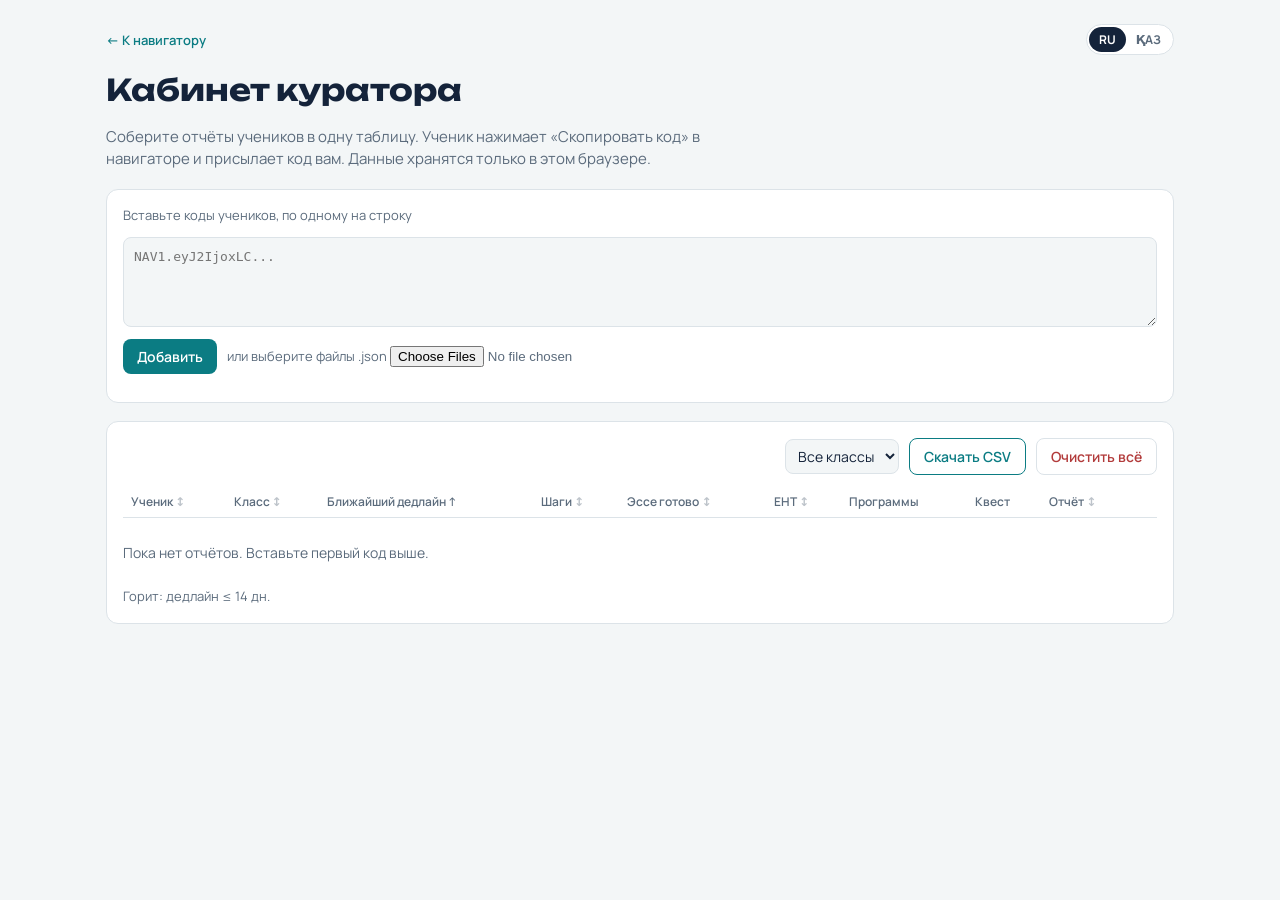
==== curator.html @ a421f01b "Навигатор поступления: дедлайны, калькулятор ЕНТ, новости, квест, кабинет куратора - 11 программ с а" ====
<!doctype html>
<html lang="ru">
<head>
<meta charset="utf-8">
<meta name="viewport" content="width=device-width, initial-scale=1, viewport-fit=cover">
<title>Кабинет куратора</title>
<meta name="theme-color" content="#1F3A68">
<link rel="manifest" href="manifest.webmanifest">
<link rel="icon" href="icon.svg" type="image/svg+xml">
<link rel="stylesheet" href="https://fonts.googleapis.com/css2?family=Unbounded:wght@500;700&family=Manrope:wght@400;500;600;700&display=swap">
<style>
body{margin:0}[hidden]{display:none!important}
/* Layout: шапка → поле для кодов учеников → сводка → таблица класса с сортировкой */
:root{
  --bg:#F3F6F7; --surface:#FFFFFF; --ink:#14233A; --muted:#5B6B7C; --line:#DCE3E8;
  --accent:#0B7C83; --accent-soft:#DDF1F1; --warn:#B4541A; --warn-soft:#FBEADF; --ok:#2E7D4F; --ok-soft:#E1F2E7; --bad:#B23B3B; --bad-soft:#F7E1E1;
  --display:"Unbounded","Manrope",system-ui,sans-serif; --body:"Manrope",system-ui,-apple-system,"Segoe UI",sans-serif;
  --dur-1:120ms; --dur-2:220ms; --dur-3:420ms; --stagger:40ms; --ease-out:cubic-bezier(.2,.8,.2,1);
}
@media (prefers-color-scheme:dark){:root:not([data-theme="light"]){
  --bg:#0E1620; --surface:#16212D; --ink:#E6EDF3; --muted:#93A3B3; --line:#263443;
  --accent:#3FC1C4; --accent-soft:#163A3E; --warn:#F0A170; --warn-soft:#3A2618; --ok:#6FCB93; --ok-soft:#173527; --bad:#EE8A8A; --bad-soft:#3B1E1E; color-scheme:dark}}
:root[data-theme="dark"]{
  --bg:#0E1620; --surface:#16212D; --ink:#E6EDF3; --muted:#93A3B3; --line:#263443;
  --accent:#3FC1C4; --accent-soft:#163A3E; --warn:#F0A170; --warn-soft:#3A2618; --ok:#6FCB93; --ok-soft:#173527; --bad:#EE8A8A; --bad-soft:#3B1E1E; color-scheme:dark}
*{box-sizing:border-box}
body{background:var(--bg);color:var(--ink);font-family:var(--body);font-size:15px;line-height:1.5}
.wrap{max-width:1100px;margin:0 auto;padding-left:max(16px,env(safe-area-inset-left,0px));padding-right:max(16px,env(safe-area-inset-right,0px));padding-block:24px 48px;display:flex;flex-direction:column;gap:18px}
.top{display:flex;justify-content:space-between;align-items:center;gap:12px;flex-wrap:wrap}
.back{font:600 13px var(--body);color:var(--accent);text-decoration:none}
.langs{display:inline-flex;border:1px solid var(--line);border-radius:99px;padding:2px;background:var(--surface)}
.langs button{font:700 12px var(--body);border:0;background:none;color:var(--muted);padding:4px 10px;border-radius:99px;cursor:pointer}
.langs button[aria-pressed="true"]{background:var(--ink);color:var(--surface)}
h1{font-family:var(--display);font-weight:700;font-size:clamp(22px,4vw,30px);margin:0;line-height:1.15}
.sub{color:var(--muted);margin:0;max-width:70ch}
.box{background:var(--surface);border:1px solid var(--line);border-radius:12px;padding:16px;display:flex;flex-direction:column;gap:12px;min-width:0;animation:rise var(--dur-3) var(--ease-out) both}
textarea{font:13px/1.4 ui-monospace,Menlo,Consolas,monospace;color:var(--ink);background:var(--bg);border:1px solid var(--line);border-radius:8px;padding:10px;min-height:90px;resize:vertical;width:100%}
.row{display:flex;gap:10px;align-items:center;flex-wrap:wrap}
.btn{font:600 14px var(--body);background:var(--accent);color:var(--surface);border:0;border-radius:8px;padding:8px 14px;cursor:pointer;transition:transform var(--dur-1) var(--ease-out)}
.btn.ghost{background:transparent;color:var(--accent);border:1px solid var(--accent)}
.btn.danger{background:transparent;color:var(--bad);border:1px solid var(--line)}
button:active{transform:scale(.97)}
button:focus-visible,textarea:focus-visible,select:focus-visible,input:focus-visible{outline:2px solid var(--accent);outline-offset:2px}
select{font:14px var(--body);color:var(--ink);background:var(--bg);border:1px solid var(--line);border-radius:8px;padding:6px 8px}
.note{font-size:13px;color:var(--muted);margin:0}
.stats{font-weight:600}
.scroll{overflow-x:auto}
table{width:100%;border-collapse:collapse;font-size:14px}
th{text-align:left;font-size:12px;color:var(--muted);font-weight:600;padding:6px 8px;border-bottom:1px solid var(--line);white-space:nowrap;cursor:pointer;user-select:none}
th[aria-sort]::after{content:" ↕";opacity:.4}
th[aria-sort="ascending"]::after{content:" ↑";opacity:1}th[aria-sort="descending"]::after{content:" ↓";opacity:1}
td{padding:9px 8px;border-bottom:1px solid var(--line);vertical-align:top}
tbody tr{animation:rise var(--dur-3) var(--ease-out) both;animation-delay:calc(min(var(--i,0),10)*var(--stagger))}
tr.urgent td:first-child{box-shadow:inset 3px 0 var(--warn)}
td small{display:block;color:var(--muted);font-size:12px}
.pill{font-size:12px;font-weight:700;padding:2px 9px;border-radius:99px;white-space:nowrap;font-variant-numeric:tabular-nums}
.p-soon{background:var(--warn-soft);color:var(--warn)}.p-ok{background:var(--accent-soft);color:var(--accent)}.p-good{background:var(--ok-soft);color:var(--ok)}.p-bad{background:var(--bad-soft);color:var(--bad)}
.bar{height:6px;width:80px;background:var(--line);border-radius:99px;overflow:hidden;margin-top:4px}
.bar i{display:block;height:100%;background:var(--ok)}
.x{background:none;border:0;color:var(--muted);cursor:pointer;font-size:18px;line-height:1}
.empty{color:var(--muted);font-size:14px;margin:0;padding:12px 0}
@keyframes rise{from{opacity:0;transform:translateY(8px)}to{opacity:1;transform:none}}
@media (prefers-reduced-motion:reduce){*,*::before,*::after{animation-duration:.01ms!important;transition-duration:.01ms!important}}
</style>
</head>
<body>
<div class="wrap">
  <div class="top"><a class="back" href="index.html" data-i18n="c.back"></a>
    <div class="langs" role="group" data-i18n-aria="lang.aria"><button data-lang="ru">RU</button><button data-lang="kk">ҚАЗ</button></div></div>
  <h1 data-i18n="c.title">Кабинет куратора</h1>
  <p class="sub" data-i18n="c.sub"></p>
  <div class="box">
    <label for="codes" class="note" data-i18n="c.paste"></label>
    <textarea id="codes" placeholder="NAV1.eyJ2IjoxLC..."></textarea>
    <div class="row"><button class="btn" id="add" data-i18n="c.add"></button>
      <label class="note"><span data-i18n="c.files"></span> <input type="file" id="files" accept=".json,application/json" multiple></label></div>
    <p class="note" id="msg" role="status"></p>
  </div>
  <div class="box">
    <div class="row" style="justify-content:space-between">
      <span class="stats" id="stats"></span>
      <div class="row"><select id="cls"></select><button class="btn ghost" id="csv" data-i18n="c.csv"></button><button class="btn danger" id="clear" data-i18n="c.clear"></button></div>
    </div>
    <div class="scroll"><table><thead><tr>
      <th data-s="n" data-i18n="c.th.name"></th><th data-s="c" data-i18n="c.th.class"></th><th data-s="next" aria-sort="ascending" data-i18n="c.th.next"></th>
      <th data-s="pct" data-i18n="c.th.steps"></th><th data-s="docs" data-i18n="c.th.docs"></th><th data-s="ent" data-i18n="c.th.ent"></th>
      <th data-i18n="c.th.progs"></th><th data-i18n="c.th.quest"></th><th data-s="at" data-i18n="c.th.at"></th><th></th></tr></thead>
      <tbody id="rows"></tbody></table></div>
    <p class="empty" id="empty" data-i18n="c.empty"></p>
    <p class="note" data-i18n="c.urgent"></p>
  </div>
</div>
<script src="i18n.js"></script>
<script src="data.js"></script>
<script>
const PROG=Object.fromEntries(PROGRAMS.map(p=>[p.id,p]));
let TODAY=new Date();TODAY.setHours(0,0,0,0);
function load(k,def){try{const v=localStorage.getItem(k);return v?JSON.parse(v):def}catch(e){return def}}
function save(k,v){try{localStorage.setItem(k,JSON.stringify(v))}catch(e){}}
let students=load("nav.curator",{});
let sort={k:"next",dir:1},cls="";
const esc=s=>String(s??"").replace(/[&<>"]/g,c=>({"&":"&amp;","<":"&lt;",">":"&gt;",'"':"&quot;"}[c]));
const fmt=d=>navFmt(d,true);

function decode(code){
  const b=code.trim().replace(/^NAV1\./,"").replace(/-/g,"+").replace(/_/g,"/");
  const bin=atob(b+"===".slice((b.length+3)%4));
  return JSON.parse(new TextDecoder().decode(Uint8Array.from(bin,c=>c.charCodeAt(0))));
}
function valid(r){return r&&r.v===1&&typeof r.n==="string"&&r.n&&Array.isArray(r.p)}
function addReports(list){
  let ok=0;list.forEach(r=>{if(!valid(r))return;const key=(r.n+"|"+(r.c||"")).toLowerCase();
    if(!students[key]||students[key].at<=r.at){students[key]=r}ok++});
  save("nav.curator",students);return ok;
}
// Сводка по ученику: ближайший дедлайн по выбранным программам, доля выполненных шагов, готовые эссе
function summary(r){
  const progs=r.p.filter(id=>PROG[id]);
  const evs=progs.flatMap(id=>PROG[id].events.map(e=>({...navRoll(e,TODAY),p:PROG[id]}))).filter(e=>new Date(e.d+"T00:00")>=TODAY).sort((a,b)=>a.d.localeCompare(b.d));
  const steps=progs.reduce((a,id)=>a+PROG[id].todo.length,0);
  const doneN=(r.d||[]).filter(k=>progs.some(id=>k.startsWith(id)&&PROG[id].todo[+k.slice(id.length)])).length;
  const next=evs[0];const nd=next?Math.round((new Date(next.d+"T00:00")-TODAY)/864e5):9999;
  return{progs,next,nd,pct:steps?Math.round(doneN/steps*100):0,docsReady:(r.docs||[]).filter(d=>d.s===3).length,docsAll:(r.docs||[]).length,ent:r.e?.t??-1};
}
function render(){
  const all=Object.entries(students).map(([key,r])=>({key,r,s:summary(r)}));
  const classes=[...new Set(all.map(x=>x.r.c).filter(Boolean))].sort();
  const sel=document.getElementById("cls");
  sel.innerHTML=`<option value="">${t("c.filter")}</option>`+classes.map(c=>`<option ${c===cls?"selected":""}>${esc(c)}</option>`).join("");
  const list=all.filter(x=>!cls||x.r.c===cls);
  const val=x=>({n:x.r.n.toLowerCase(),c:(x.r.c||"").toLowerCase(),next:x.s.nd,pct:x.s.pct,docs:x.s.docsReady,ent:x.s.ent,at:x.r.at})[sort.k];
  list.sort((a,b)=>{const A=val(a),B=val(b);return(A<B?-1:A>B?1:0)*sort.dir});
  document.querySelectorAll("th[data-s]").forEach(th=>th.setAttribute("aria-sort",th.dataset.s===sort.k?(sort.dir>0?"ascending":"descending"):"none"));
  document.getElementById("rows").innerHTML=list.map((x,i)=>{const s=x.s,r=x.r;
    const np=s.next?`<span class="pill ${s.nd<=14?"p-soon":"p-ok"}">${t("days",{n:s.nd})}</span><small>${esc(L(s.next.p.name))}: ${fmt(s.next.d)}</small>`:"—";
    const en=r.e?`<span class="pill ${r.e.v?(r.e.t>=100?"p-good":r.e.t>=65?"p-ok":"p-soon"):"p-bad"}">${r.e.t}</span>`:"—";
    return`<tr class="${s.nd<=14?"urgent":""}" style="--i:${i}"><td><b>${esc(r.n)}</b></td><td>${esc(r.c)}</td><td>${np}</td>
    <td>${s.pct}%<div class="bar"><i style="width:${s.pct}%"></i></div></td><td>${s.docsReady} / ${s.docsAll}</td><td>${en}</td>
    <td>${s.progs.map(id=>esc(L(PROG[id].name))).join("<br>")}</td><td>${(r.q||[]).map(a=>esc(t("area."+a))).join("<br>")||"—"}</td>
    <td><small>${navFmt(navIso(new Date(r.at)))}</small></td><td><button class="x" data-del="${esc(x.key)}" aria-label="×">×</button></td></tr>`}).join("");
  document.getElementById("empty").hidden=list.length>0;
  const urgent=list.filter(x=>x.s.nd<=14).length,avg=list.length?Math.round(list.reduce((a,x)=>a+x.s.pct,0)/list.length):0;
  document.getElementById("stats").textContent=list.length?t("c.stats",{n:list.length,u:urgent,p:avg}):"";
}
function msg(ok,bad){document.getElementById("msg").textContent=[ok?t("c.added",{n:ok}):"",bad?t("c.bad",{n:bad}):""].filter(Boolean).join(" ")}
document.getElementById("add").addEventListener("click",()=>{
  const lines=document.getElementById("codes").value.split(/\s+/).filter(l=>l.startsWith("NAV1."));
  const reps=[];let bad=0;lines.forEach(l=>{try{reps.push(decode(l))}catch(e){bad++}});
  const ok=addReports(reps);bad+=reps.length-ok;msg(ok,bad);if(ok)document.getElementById("codes").value="";render();
});
document.getElementById("files").addEventListener("change",async e=>{
  const reps=[];let bad=0;for(const f of e.target.files){try{reps.push(JSON.parse(await f.text()))}catch(err){bad++}}
  const ok=addReports(reps);msg(ok,bad+reps.length-ok);e.target.value="";render();
});
document.querySelector("thead").addEventListener("click",e=>{const k=e.target.closest("th")?.dataset.s;if(!k)return;sort=sort.k===k?{k,dir:-sort.dir}:{k,dir:1};render()});
document.getElementById("rows").addEventListener("click",e=>{const k=e.target.dataset.del;if(!k)return;delete students[k];save("nav.curator",students);render()});
document.getElementById("cls").addEventListener("change",e=>{cls=e.target.value;render()});
document.getElementById("clear").addEventListener("click",()=>{if(!confirm(t("c.clearQ")))return;students={};save("nav.curator",students);render()});
document.getElementById("csv").addEventListener("click",()=>{
  const q=s=>`"${String(s??"").replace(/"/g,'""')}"`;
  const head=["c.th.name","c.th.class","c.th.next","c.th.steps","c.th.docs","c.th.ent","c.th.progs","c.th.quest","c.th.at"].map(k=>q(t(k)));
  const rows=Object.values(students).filter(r=>!cls||r.c===cls).map(r=>{const s=summary(r);return[r.n,r.c,s.next?`${L(s.next.p.name)} ${s.next.d} (${s.nd})`:"",s.pct+"%",`${s.docsReady}/${s.docsAll}`,r.e?r.e.t:"",s.progs.map(id=>L(PROG[id].name)).join("; "),(r.q||[]).map(a=>t("area."+a)).join("; "),new Date(r.at).toISOString().slice(0,10)].map(q)});
  const a=document.createElement("a");a.href=URL.createObjectURL(new Blob(["﻿"+[head,...rows].map(r=>r.join(";")).join("\r\n")],{type:"text/csv;charset=utf-8"}));
  a.download="klass-postuplenie.csv";a.click();setTimeout(()=>URL.revokeObjectURL(a.href),1e3);
});
document.querySelector(".langs").addEventListener("click",e=>{const b=e.target.closest("[data-lang]");if(!b)return;setLang(b.dataset.lang);document.title=t("c.title");render()});
applyI18n();document.title=t("c.title");render();
</script>
</body>
</html>
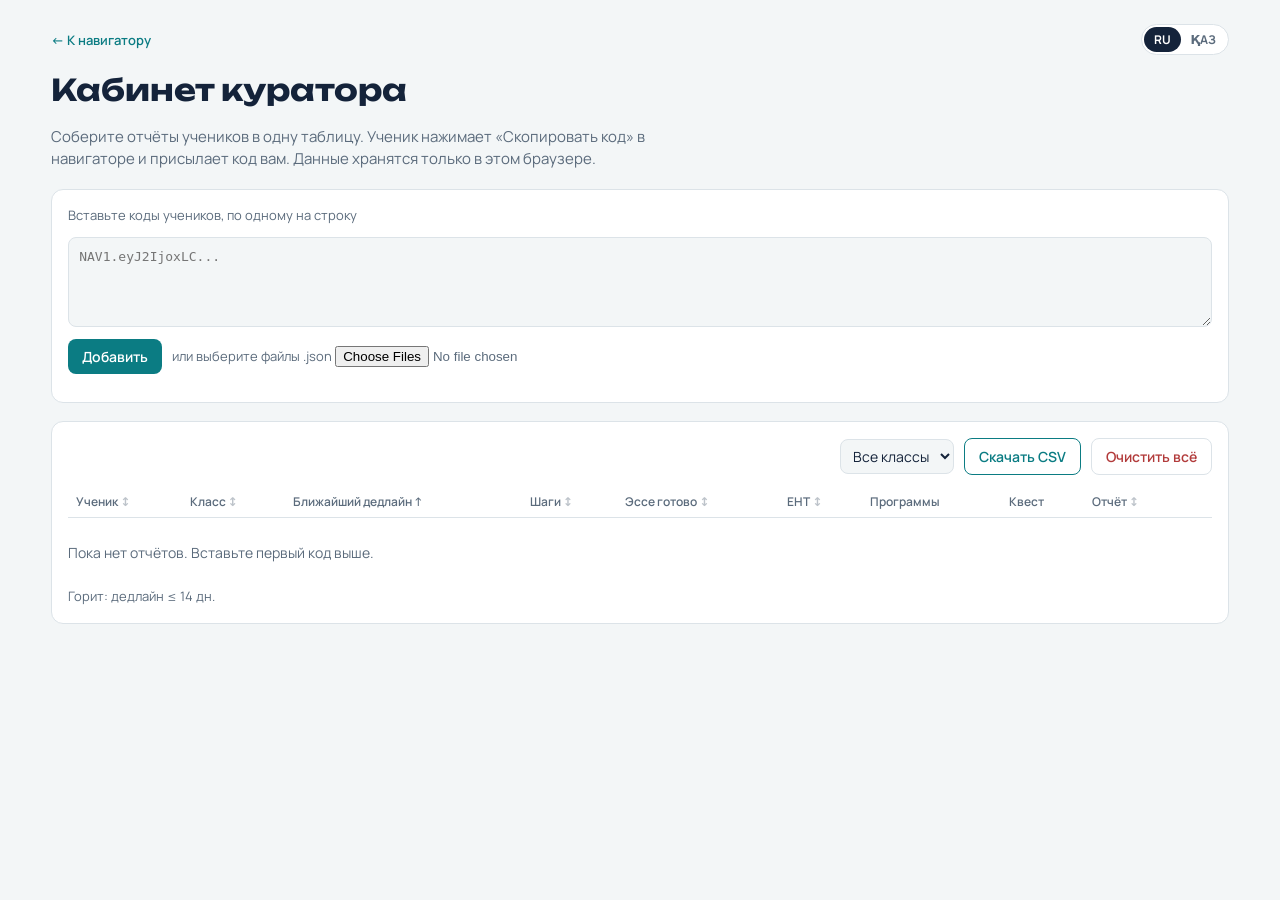
==== commit 0107dc20: "Дизайн на всю ширину: шапка-полоса, липкие вкладки, раскладка в 3 колонки на широком экране Co-Autho" ====
--- a/curator.html
+++ b/curator.html
@@ -25,7 +25,7 @@
   --accent:#3FC1C4; --accent-soft:#163A3E; --warn:#F0A170; --warn-soft:#3A2618; --ok:#6FCB93; --ok-soft:#173527; --bad:#EE8A8A; --bad-soft:#3B1E1E; color-scheme:dark}
 *{box-sizing:border-box}
 body{background:var(--bg);color:var(--ink);font-family:var(--body);font-size:15px;line-height:1.5}
-.wrap{max-width:1100px;margin:0 auto;padding-left:max(16px,env(safe-area-inset-left,0px));padding-right:max(16px,env(safe-area-inset-right,0px));padding-block:24px 48px;display:flex;flex-direction:column;gap:18px}
+.wrap{--gutter:max(16px,min(4vw,56px));padding-left:max(var(--gutter),env(safe-area-inset-left,0px));padding-right:max(var(--gutter),env(safe-area-inset-right,0px));padding-block:24px 48px;display:flex;flex-direction:column;gap:18px}
 .top{display:flex;justify-content:space-between;align-items:center;gap:12px;flex-wrap:wrap}
 .back{font:600 13px var(--body);color:var(--accent);text-decoration:none}
 .langs{display:inline-flex;border:1px solid var(--line);border-radius:99px;padding:2px;background:var(--surface)}
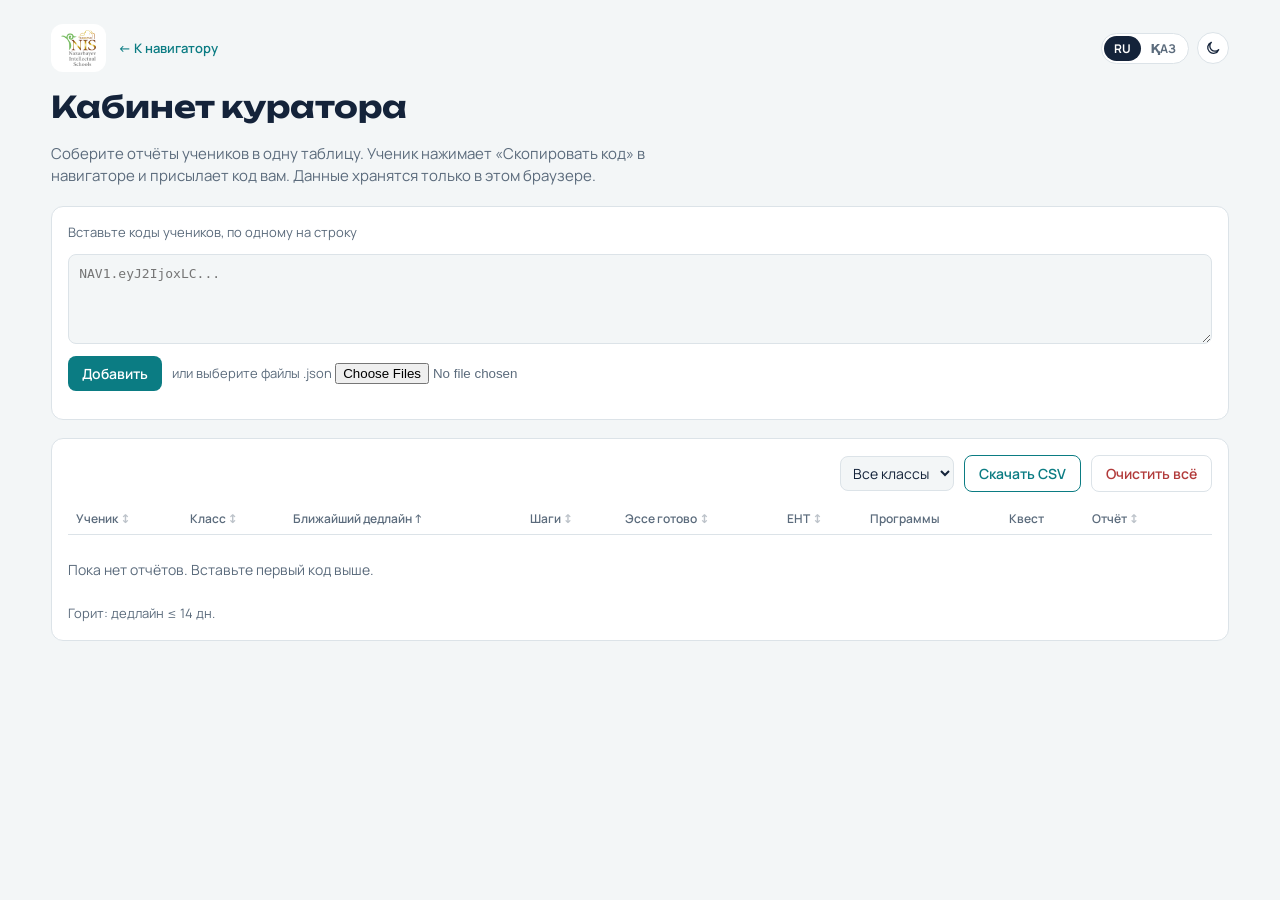
==== commit 15e8cc96: "Логотип NIS Туркестан и переключатель дневной/ночной темы на всех страницах Co-Authored-By: Claude O" ====
--- a/curator.html
+++ b/curator.html
@@ -5,6 +5,7 @@
 <meta name="viewport" content="width=device-width, initial-scale=1, viewport-fit=cover">
 <title>Кабинет куратора</title>
 <meta name="theme-color" content="#1F3A68">
+<script>try{var th=localStorage.getItem("nav.theme");if(th)document.documentElement.dataset.theme=th}catch(e){}</script>
 <link rel="manifest" href="manifest.webmanifest">
 <link rel="icon" href="icon.svg" type="image/svg+xml">
 <link rel="stylesheet" href="https://fonts.googleapis.com/css2?family=Unbounded:wght@500;700&family=Manrope:wght@400;500;600;700&display=swap">
@@ -15,7 +16,7 @@
   --bg:#F3F6F7; --surface:#FFFFFF; --ink:#14233A; --muted:#5B6B7C; --line:#DCE3E8;
   --accent:#0B7C83; --accent-soft:#DDF1F1; --warn:#B4541A; --warn-soft:#FBEADF; --ok:#2E7D4F; --ok-soft:#E1F2E7; --bad:#B23B3B; --bad-soft:#F7E1E1;
   --display:"Unbounded","Manrope",system-ui,sans-serif; --body:"Manrope",system-ui,-apple-system,"Segoe UI",sans-serif;
-  --dur-1:120ms; --dur-2:220ms; --dur-3:420ms; --stagger:40ms; --ease-out:cubic-bezier(.2,.8,.2,1);
+  --dur-1:120ms; --dur-2:220ms; --dur-3:420ms; --stagger:40ms; --ease-out:cubic-bezier(.2,.8,.2,1); --ease-spring:cubic-bezier(.34,1.56,.64,1);
 }
 @media (prefers-color-scheme:dark){:root:not([data-theme="light"]){
   --bg:#0E1620; --surface:#16212D; --ink:#E6EDF3; --muted:#93A3B3; --line:#263443;
@@ -61,12 +62,20 @@
 .empty{color:var(--muted);font-size:14px;margin:0;padding:12px 0}
 @keyframes rise{from{opacity:0;transform:translateY(8px)}to{opacity:1;transform:none}}
 @media (prefers-reduced-motion:reduce){*,*::before,*::after{animation-duration:.01ms!important;transition-duration:.01ms!important}}
+.themebtn{width:32px;height:32px;display:inline-grid;place-items:center;border-radius:50%;border:1px solid var(--line);background:var(--surface);color:var(--ink);cursor:pointer;padding:0;transition:background var(--dur-2) var(--ease-out),transform var(--dur-1) var(--ease-out)}
+.themebtn svg{width:16px;height:16px;animation:themeIn var(--dur-3) var(--ease-spring)}
+@keyframes themeIn{from{transform:rotate(-90deg) scale(.4);opacity:0}to{transform:none;opacity:1}}
+.brand{display:inline-flex;align-items:center;background:#fff;border-radius:12px;padding:6px 10px;text-decoration:none;flex:none}
+.brand img{display:block;height:36px;width:auto}
+body{transition:background-color var(--dur-3) var(--ease-out),color var(--dur-3) var(--ease-out)}
+.topl{display:flex;align-items:center;gap:12px}
+.topr{display:flex;align-items:center;gap:8px}
 </style>
 </head>
 <body>
 <div class="wrap">
-  <div class="top"><a class="back" href="index.html" data-i18n="c.back"></a>
-    <div class="langs" role="group" data-i18n-aria="lang.aria"><button data-lang="ru">RU</button><button data-lang="kk">ҚАЗ</button></div></div>
+  <div class="top"><div class="topl"><a class="brand" href="index.html"><img src="nis-logo.png" width="233" height="240" data-i18n-alt="logo.alt" alt="NIS Туркестан"></a><a class="back" href="index.html" data-i18n="c.back"></a></div>
+    <div class="topr"><div class="langs" role="group" data-i18n-aria="lang.aria"><button data-lang="ru">RU</button><button data-lang="kk">ҚАЗ</button></div><button class="themebtn" data-theme-toggle></button></div></div>
   <h1 data-i18n="c.title">Кабинет куратора</h1>
   <p class="sub" data-i18n="c.sub"></p>
   <div class="box">
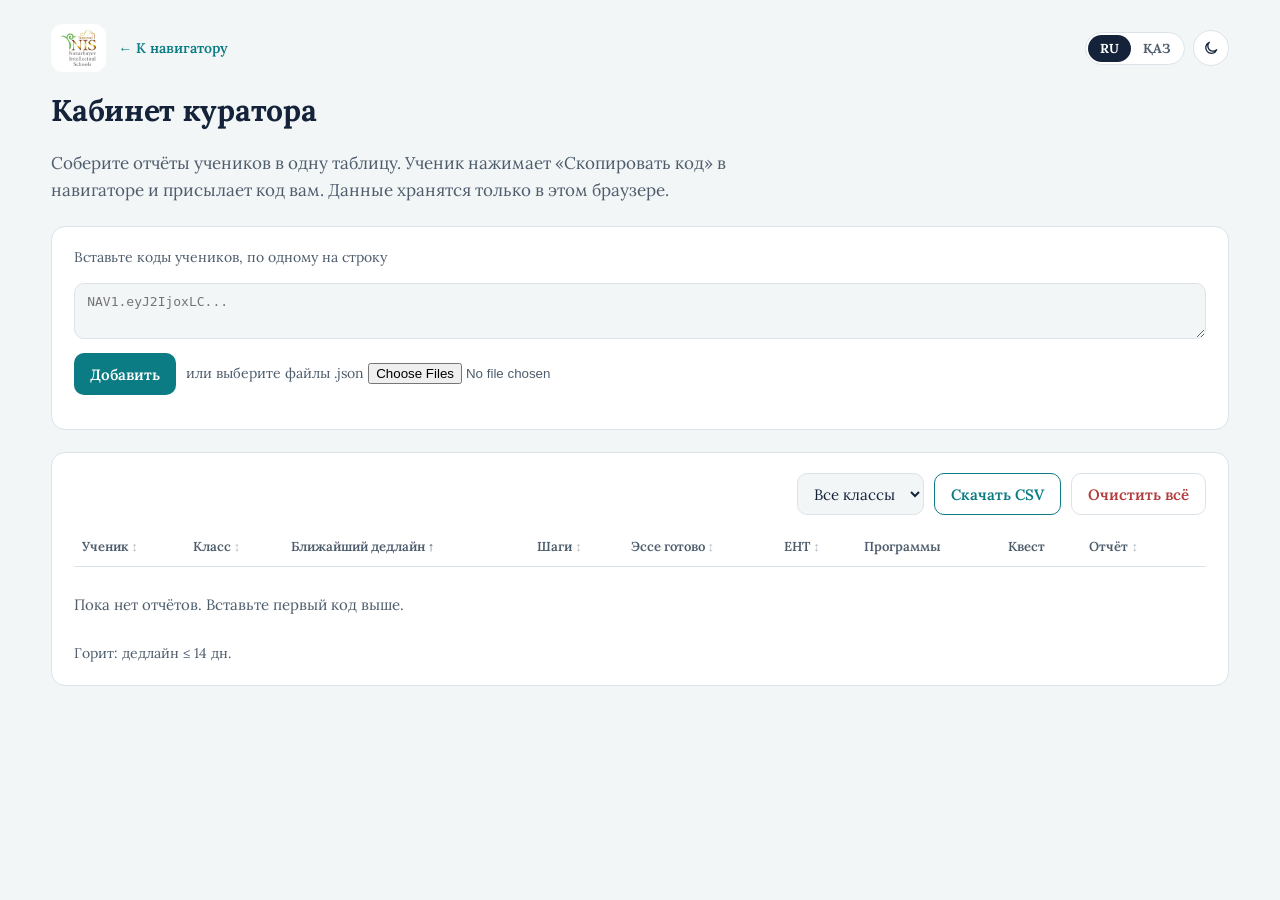
==== commit 9ba47842: "Шрифт Lora и доработка читаемости: крупнее кегль и отступы, контрастнее текст, удобные кнопки Co-Aut" ====
--- a/curator.html
+++ b/curator.html
@@ -8,14 +8,16 @@
 <script>try{var th=localStorage.getItem("nav.theme");if(th)document.documentElement.dataset.theme=th}catch(e){}</script>
 <link rel="manifest" href="manifest.webmanifest">
 <link rel="icon" href="icon.svg" type="image/svg+xml">
-<link rel="stylesheet" href="https://fonts.googleapis.com/css2?family=Unbounded:wght@500;700&family=Manrope:wght@400;500;600;700&display=swap">
+<link rel="preconnect" href="https://fonts.googleapis.com">
+<link rel="preconnect" href="https://fonts.gstatic.com" crossorigin>
+<link rel="stylesheet" href="https://fonts.googleapis.com/css2?family=Lora:ital,wght@0,400..700;1,400..700&display=swap">
 <style>
 body{margin:0}[hidden]{display:none!important}
 /* Layout: шапка → поле для кодов учеников → сводка → таблица класса с сортировкой */
 :root{
   --bg:#F3F6F7; --surface:#FFFFFF; --ink:#14233A; --muted:#5B6B7C; --line:#DCE3E8;
   --accent:#0B7C83; --accent-soft:#DDF1F1; --warn:#B4541A; --warn-soft:#FBEADF; --ok:#2E7D4F; --ok-soft:#E1F2E7; --bad:#B23B3B; --bad-soft:#F7E1E1;
-  --display:"Unbounded","Manrope",system-ui,sans-serif; --body:"Manrope",system-ui,-apple-system,"Segoe UI",sans-serif;
+  --display:"Lora",Georgia,"Times New Roman",serif; --body:"Lora",Georgia,"Times New Roman",serif;
   --dur-1:120ms; --dur-2:220ms; --dur-3:420ms; --stagger:40ms; --ease-out:cubic-bezier(.2,.8,.2,1); --ease-spring:cubic-bezier(.34,1.56,.64,1);
 }
 @media (prefers-color-scheme:dark){:root:not([data-theme="light"]){
@@ -54,7 +56,7 @@
 tbody tr{animation:rise var(--dur-3) var(--ease-out) both;animation-delay:calc(min(var(--i,0),10)*var(--stagger))}
 tr.urgent td:first-child{box-shadow:inset 3px 0 var(--warn)}
 td small{display:block;color:var(--muted);font-size:12px}
-.pill{font-size:12px;font-weight:700;padding:2px 9px;border-radius:99px;white-space:nowrap;font-variant-numeric:tabular-nums}
+.pill{font-size:12px;font-weight:700;padding:2px 9px;border-radius:99px;white-space:nowrap;font-variant-numeric:lining-nums}
 .p-soon{background:var(--warn-soft);color:var(--warn)}.p-ok{background:var(--accent-soft);color:var(--accent)}.p-good{background:var(--ok-soft);color:var(--ok)}.p-bad{background:var(--bad-soft);color:var(--bad)}
 .bar{height:6px;width:80px;background:var(--line);border-radius:99px;overflow:hidden;margin-top:4px}
 .bar i{display:block;height:100%;background:var(--ok)}
@@ -70,6 +72,32 @@
 body{transition:background-color var(--dur-3) var(--ease-out),color var(--dur-3) var(--ease-out)}
 .topl{display:flex;align-items:center;gap:12px}
 .topr{display:flex;align-items:center;gap:8px}
+/* Читаемость: Lora, крупнее кегль и отступы, контрастнее второстепенный текст, кнопки и поля не меньше 40px */
+:root{--muted:#4E5D6C}
+@media (prefers-color-scheme:dark){:root:not([data-theme="light"]){--muted:#A7B4C2}}
+:root[data-theme="dark"]{--muted:#A7B4C2}
+body{font-size:16px;line-height:1.6;font-variant-numeric:lining-nums;-webkit-font-smoothing:antialiased;text-rendering:optimizeLegibility}
+h1{font-weight:700;letter-spacing:-.01em;line-height:1.12}
+h2{font-weight:600;font-size:20px;line-height:1.3;letter-spacing:-.005em}
+h3{font-weight:600}
+.note{font-size:14px;line-height:1.55}
+.empty{font-size:15px}
+.btn{font-size:15px;font-weight:600;padding:10px 16px;min-height:42px;border-radius:10px}
+.btn.sm{font-size:14px;padding:7px 12px;min-height:36px}
+select,input[type=text],input[type=date],input[type=number],textarea{font-family:var(--body);font-size:15px;padding:9px 12px;min-height:42px;border-radius:10px}
+.langs button{font-family:var(--body);font-size:13px;padding:5px 12px}
+.themebtn{width:36px;height:36px}
+.wrap{gap:22px}
+.sub{font-size:17px}
+.box{padding:20px 22px;border-radius:14px;gap:14px}
+table{font-size:15px}
+th{font-size:13px;padding:8px}
+td{padding:12px 8px}
+td small{font-size:13px}
+.pill{font-size:13px;padding:3px 10px}
+.stats{font-size:16px}
+.back{font-size:14px}
+textarea{font-family:ui-monospace,Menlo,Consolas,monospace;font-size:13px}
 </style>
 </head>
 <body>
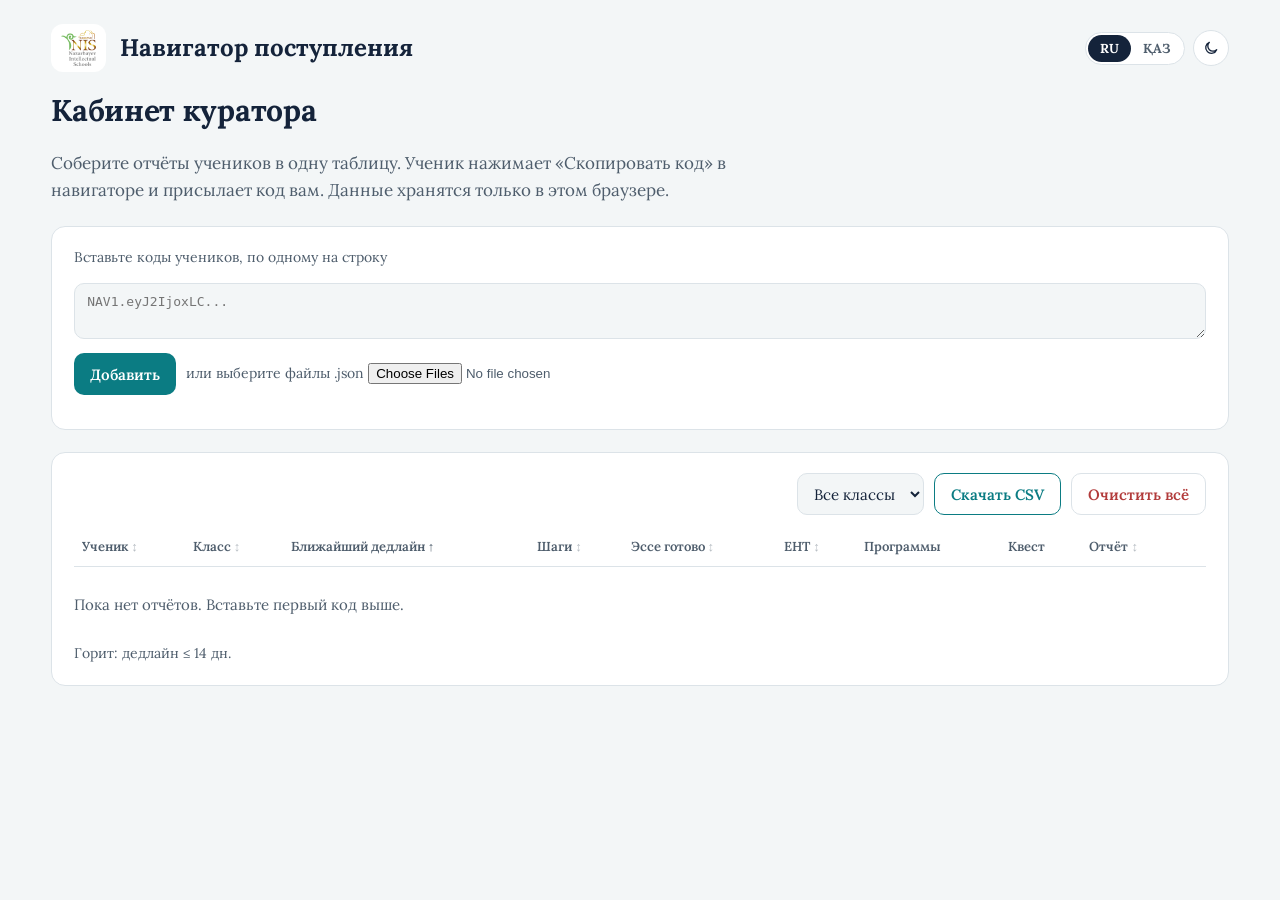
==== commit 053c3173: "Название навигатора рядом с логотипом на страницах квеста и куратора Co-Authored-By: Claude Opus 5.5" ====
--- a/curator.html
+++ b/curator.html
@@ -98,11 +98,15 @@
 .stats{font-size:16px}
 .back{font-size:14px}
 textarea{font-family:ui-monospace,Menlo,Consolas,monospace;font-size:13px}
+.brandname{font-family:var(--display);font-weight:700;font-size:clamp(18px,2.2vw,24px);line-height:1.15;color:var(--ink);text-decoration:none;transition:color var(--dur-1) var(--ease-out)}
+.brandname:hover{color:var(--accent)}
+.topl{gap:14px;min-width:0}
 </style>
+<link rel="stylesheet" href="motion.css">
 </head>
 <body>
 <div class="wrap">
-  <div class="top"><div class="topl"><a class="brand" href="index.html"><img src="nis-logo.png" width="233" height="240" data-i18n-alt="logo.alt" alt="NIS Туркестан"></a><a class="back" href="index.html" data-i18n="c.back"></a></div>
+  <div class="top"><div class="topl"><a class="brand" href="index.html"><img src="nis-logo.png" width="233" height="240" data-i18n-alt="logo.alt" alt="NIS Туркестан"></a><a class="brandname" href="index.html" data-i18n="title">Навигатор поступления</a></div>
     <div class="topr"><div class="langs" role="group" data-i18n-aria="lang.aria"><button data-lang="ru">RU</button><button data-lang="kk">ҚАЗ</button></div><button class="themebtn" data-theme-toggle></button></div></div>
   <h1 data-i18n="c.title">Кабинет куратора</h1>
   <p class="sub" data-i18n="c.sub"></p>
@@ -128,6 +132,7 @@
   </div>
 </div>
 <script src="i18n.js"></script>
+<script src="motion.js" defer></script>
 <script src="data.js"></script>
 <script>
 const PROG=Object.fromEntries(PROGRAMS.map(p=>[p.id,p]));
--- a/motion.css
+++ b/motion.css
@@ -0,0 +1,46 @@
+/* Общие анимации для всех страниц. Правила: .claude/skills/motion/SKILL.md */
+
+/* Смена темы: круг расходится от кнопки (View Transitions, анимацию задаёт i18n.js) */
+::view-transition-old(root),::view-transition-new(root){animation:none;mix-blend-mode:normal}
+::view-transition-new(root){z-index:2}
+.vt *,.vt *::before,.vt *::after{transition:none!important}
+
+/* Появление при прокрутке: класс .rv ставит motion.js только тем блокам, что ниже экрана */
+.rv{opacity:0;transform:translateY(16px)}
+.rv.in{opacity:1;transform:none;transition:opacity var(--dur-3) var(--ease-out),transform var(--dur-3) var(--ease-out);transition-delay:calc(min(var(--ri,0),10)*var(--stagger))}
+
+/* Волна от точки нажатия */
+.rp-host{position:relative;overflow:hidden}
+.rp{position:absolute;border-radius:50%;background:currentColor;opacity:.22;transform:scale(0);pointer-events:none;animation:ripple 480ms var(--ease-out) forwards}
+@keyframes ripple{to{transform:scale(1);opacity:0}}
+
+/* Логотип: лёгкий наклон под курсором */
+.brand img{transition:transform var(--dur-2) var(--ease-spring)}
+@media (hover:hover){.brand:hover img{transform:rotate(-3deg) scale(1.04)}}
+
+/* Шапка: декоративные круги медленно плавают */
+.hero::before{animation:drift1 24s ease-in-out infinite alternate}
+.hero::after{animation:drift2 30s ease-in-out infinite alternate}
+@keyframes drift1{from{transform:translate(0,0) rotate(0)}to{transform:translate(-40px,30px) rotate(25deg)}}
+@keyframes drift2{from{transform:translate(0,0) scale(1)}to{transform:translate(60px,-24px) scale(1.12)}}
+
+/* Вкладки прилипли к верху: под ними появляется тень */
+.navbar::after{content:"";position:absolute;left:0;right:0;top:100%;height:14px;background:linear-gradient(rgba(20,35,58,.14),transparent);opacity:0;pointer-events:none;transition:opacity var(--dur-2) var(--ease-out)}
+.navbar.stuck::after{opacity:1}
+
+/* Смена вкладки: панель въезжает со стороны выбранной вкладки */
+.wrap{overflow-x:clip}
+.panel.enter[data-dir="next"]{animation-name:fromR}
+.panel.enter[data-dir="prev"]{animation-name:fromL}
+@keyframes fromR{from{opacity:0;transform:translateX(28px)}to{opacity:1;transform:none}}
+@keyframes fromL{from{opacity:0;transform:translateX(-28px)}to{opacity:1;transform:none}}
+
+/* План выполнен на 100%: по полосе пробегает блик */
+.bar i{position:relative;overflow:hidden}
+.bar i.full::after{content:"";position:absolute;inset:0;background:linear-gradient(90deg,transparent,rgba(255,255,255,.65),transparent);transform:translateX(-100%);animation:sweep 480ms var(--ease-out) var(--dur-3) both}
+@keyframes sweep{to{transform:translateX(100%)}}
+
+@media (prefers-reduced-motion:reduce){
+  .rv{opacity:1;transform:none}
+  .hero::before,.hero::after{animation:none}
+}
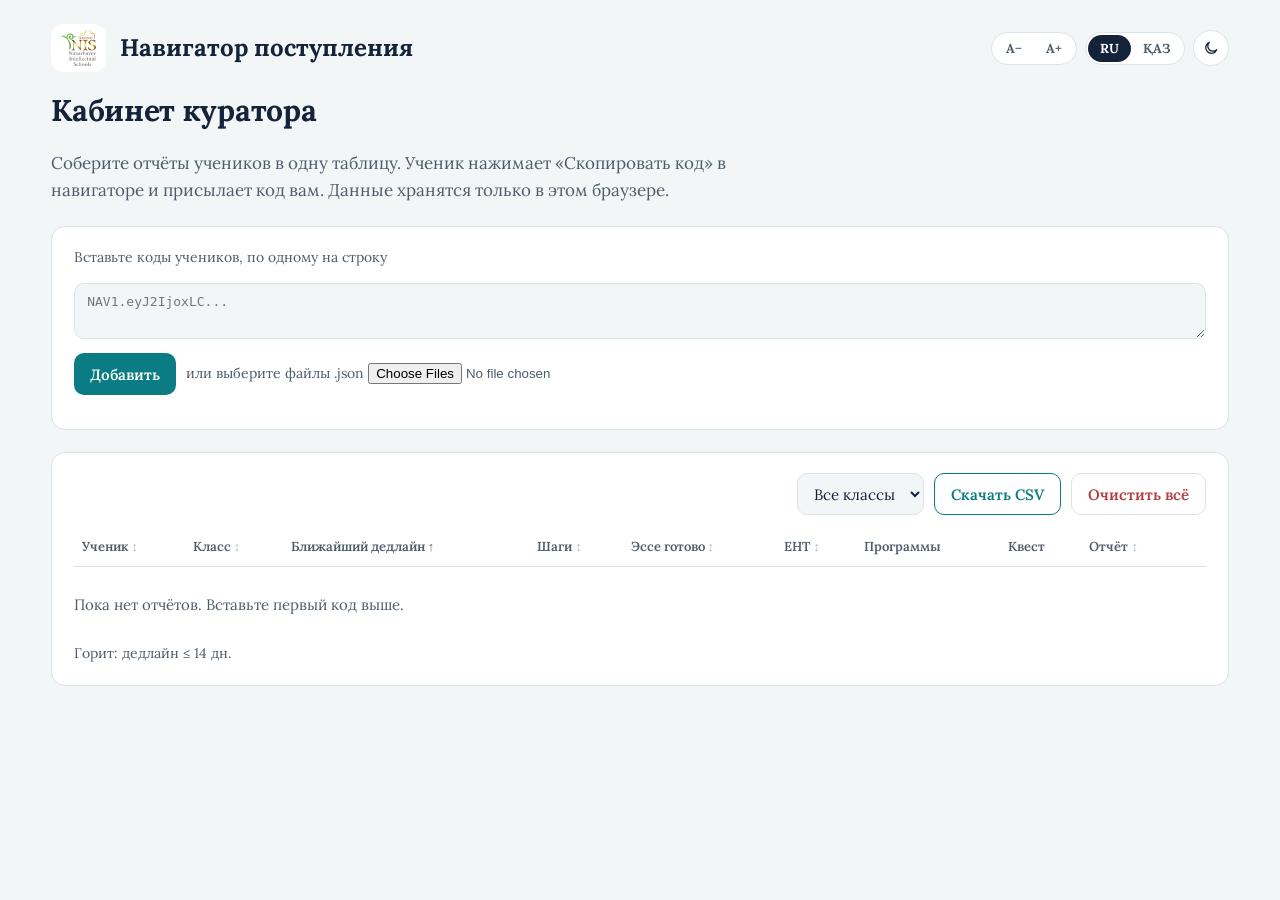
==== commit f3e0f0cb: "Дизайн: шкала дедлайнов, кольцо ЕНТ, значки и фильтры программ, нижнее меню, онбординг, достижения, " ====
--- a/curator.html
+++ b/curator.html
@@ -5,7 +5,7 @@
 <meta name="viewport" content="width=device-width, initial-scale=1, viewport-fit=cover">
 <title>Кабинет куратора</title>
 <meta name="theme-color" content="#1F3A68">
-<script>try{var th=localStorage.getItem("nav.theme");if(th)document.documentElement.dataset.theme=th}catch(e){}</script>
+<script>try{var th=localStorage.getItem("nav.theme");if(th)document.documentElement.dataset.theme=th;var z=localStorage.getItem("nav.zoom");if(z&&z!="1")document.documentElement.style.zoom=z}catch(e){}</script>
 <link rel="manifest" href="manifest.webmanifest">
 <link rel="icon" href="icon.svg" type="image/svg+xml">
 <link rel="preconnect" href="https://fonts.googleapis.com">
@@ -107,7 +107,7 @@
 <body>
 <div class="wrap">
   <div class="top"><div class="topl"><a class="brand" href="index.html"><img src="nis-logo.png" width="233" height="240" data-i18n-alt="logo.alt" alt="NIS Туркестан"></a><a class="brandname" href="index.html" data-i18n="title">Навигатор поступления</a></div>
-    <div class="topr"><div class="langs" role="group" data-i18n-aria="lang.aria"><button data-lang="ru">RU</button><button data-lang="kk">ҚАЗ</button></div><button class="themebtn" data-theme-toggle></button></div></div>
+    <div class="topr"><div class="langs zoom" role="group"><button data-zoom="-1">A−</button><button data-zoom="1">A+</button></div><div class="langs" role="group" data-i18n-aria="lang.aria"><button data-lang="ru">RU</button><button data-lang="kk">ҚАЗ</button></div><button class="themebtn" data-theme-toggle></button></div></div>
   <h1 data-i18n="c.title">Кабинет куратора</h1>
   <p class="sub" data-i18n="c.sub"></p>
   <div class="box">
@@ -205,7 +205,7 @@
   const a=document.createElement("a");a.href=URL.createObjectURL(new Blob(["﻿"+[head,...rows].map(r=>r.join(";")).join("\r\n")],{type:"text/csv;charset=utf-8"}));
   a.download="klass-postuplenie.csv";a.click();setTimeout(()=>URL.revokeObjectURL(a.href),1e3);
 });
-document.querySelector(".langs").addEventListener("click",e=>{const b=e.target.closest("[data-lang]");if(!b)return;setLang(b.dataset.lang);document.title=t("c.title");render()});
+document.querySelector(".langs:not(.zoom)").addEventListener("click",e=>{const b=e.target.closest("[data-lang]");if(!b)return;setLang(b.dataset.lang);document.title=t("c.title");render()});
 applyI18n();document.title=t("c.title");render();
 </script>
 </body>
--- a/motion.css
+++ b/motion.css
@@ -44,3 +44,6 @@
   .rv{opacity:1;transform:none}
   .hero::before,.hero::after{animation:none}
 }
+
+/* Кнопки A− / A+ (размер текста) */
+.zoom button:disabled{opacity:.4;cursor:default}
